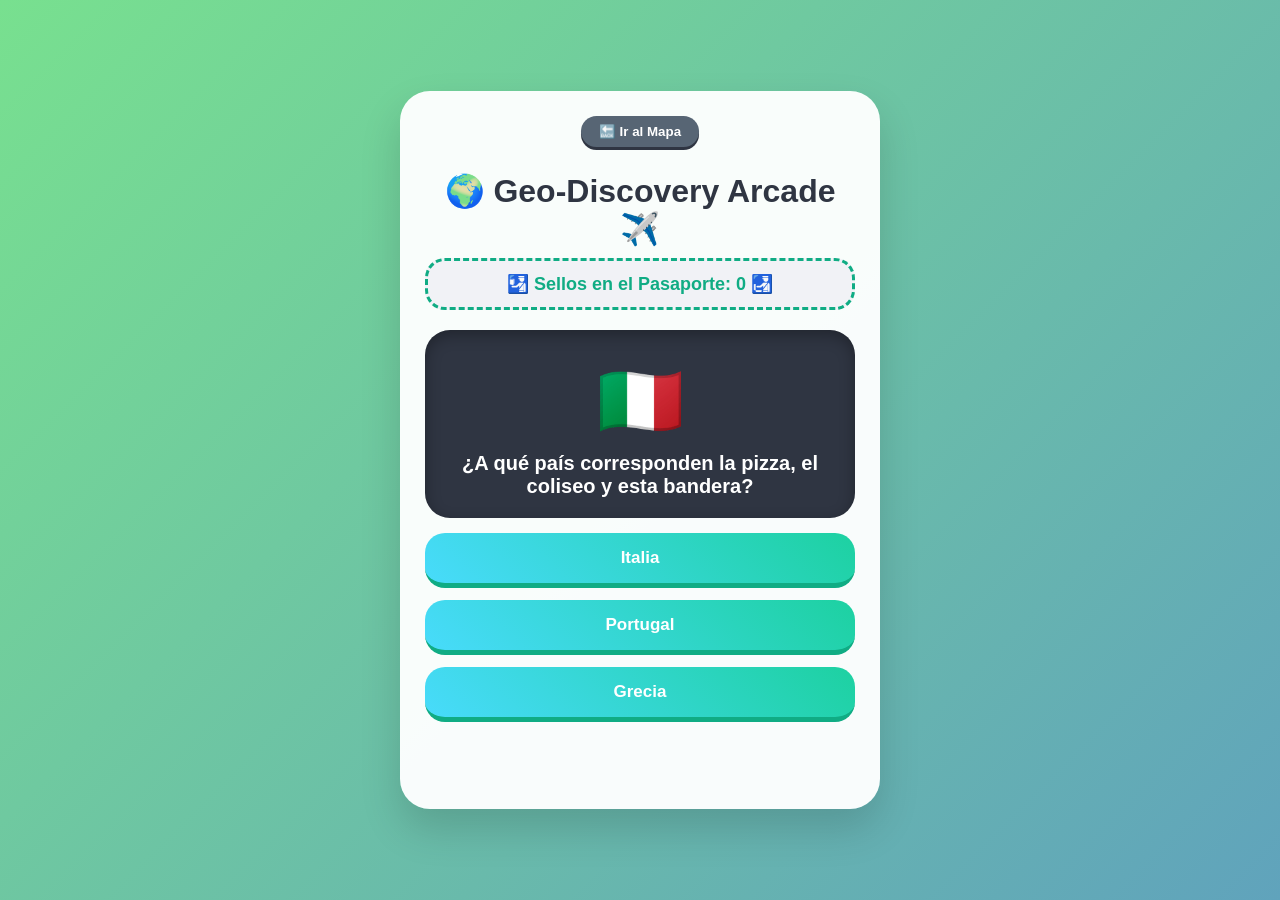
==== geografia.html @ 6264f665 "Add geografia.html for Geo-Discovery Arcade" ====
<!DOCTYPE html>
<html lang="es">
<head>
    <meta charset="UTF-8">
    <meta name="viewport" content="width=device-width, initial-scale=1.0">
    <title>Geo-Discovery Arcade 🌍</title>
    <style>
        :root {
            --color-principal: #10ac84;
            --bg-juego: #2f3542;
        }

        body {
            font-family: 'Arial Rounded MT Bold', 'Comic Sans MS', sans-serif;
            background: linear-gradient(135deg, #00g2d3 0%, #a8ff78 100%);
            background: linear-gradient(135deg, #78e08f 0%, #60a3bc 100%);
            margin: 0; min-height: 100vh; display: flex; flex-direction: column; align-items: center; justify-content: center; color: #333;
            overflow-x: hidden;
        }

        .contenedor-principal {
            background: rgba(255, 255, 255, 0.96); padding: 25px; border-radius: 30px; 
            box-shadow: 0 20px 40px rgba(0,0,0,0.15);
            max-width: 480px; width: 92%; text-align: center; box-sizing: border-box;
            position: relative;
        }

        h1 { color: #2f3542; margin: 10px 0; font-weight: 900; }

        .btn-volver { 
            background-color: #576574; color: white; border: none; padding: 8px 18px; border-radius: 50px; 
            cursor: pointer; margin-bottom: 15px; font-weight: bold; box-shadow: 0 3px 0 #2f3542;
        }
        .btn-volver:active { transform: translateY(2px); box-shadow: none; }

        /* --- MARCADOR DE PASAPORTE --- */
        .marcador {
            background: #f1f2f6; padding: 12px; border-radius: 20px; margin-bottom: 20px; 
            border: 3px dashed var(--color-principal); font-weight: bold; font-size: 18px; color: #10ac84;
        }

        /* --- PANTALLA DE PREGUNTA --- */
        .pantalla-pregunta {
            background: var(--bg-juego); color: white; border-radius: 25px; padding: 20px; margin: 15px 0;
            box-shadow: inset 0 5px 15px rgba(0,0,0,0.3);
        }

        .pista-visual { font-size: 70px; margin: 10px 0; animation: flotar 3s ease-in-out infinite; }

        /* --- BOTONES OPCIONES --- */
        .btn-geo {
            background: linear-gradient(45deg, #48dbfb, #1dd1a1); color: white; border: none; 
            padding: 15px; font-size: 17px; font-weight: bold; border-radius: 20px; cursor: pointer;
            width: 100%; margin-bottom: 12px; border-bottom: 5px solid #10ac84; transition: transform 0.1s;
            text-align: center;
        }
        .btn-geo:hover { filter: brightness(1.05); transform: scale(1.01); }
        .btn-geo:active { transform: translateY(4px); border-bottom-width: 1px; }

        .feedback { font-size: 19px; font-weight: bold; min-height: 35px; margin-top: 15px; }

        @keyframes flotar {
            0%, 100% { transform: translateY(0) rotate(0deg); }
            50% { transform: translateY(-8px) rotate(3deg); }
        }
        .animar-exito { animation: sacudir 0.5s ease-in-out; }
        @keyframes sacudir {
            0%, 100% { transform: scale(1); }
            50% { transform: scale(1.05); }
        }
    </style>
</head>
<body>

    <div class="contenedor-principal" id="bloque-modulo">
        <button class="btn-volver" onclick="window.location.href='index.html'">🔙 Ir al Mapa</button>
        <h1>🌍 Geo-Discovery Arcade ✈️</h1>

        <div class="marcador">
            <span>🛂 Sellos en el Pasaporte: <span id="sellos-contador">0</span> 🛃</span>
        </div>

        <div class="pantalla-pregunta">
            <div id="geo-emoji" class="pista-visual">✈️</div>
            <h2 id="geo-pregunta" style="font-size: 20px; margin: 0;">¿A qué país pertenece esta bandera?</h2>
        </div>

        <div id="geo-opciones"></div>
        <div id="geo-feedback" class="feedback"></div>
    </div>

    <script>
        // --- EFECTOS DE SONIDO SYNTH NATIVOS ---
        const audioCtx = new (window.AudioContext || window.webkitAudioContext)();
        function sonido(tipo) {
            if (audioCtx.state === 'suspended') audioCtx.resume();
            const osc = audioCtx.createOscillator(); const gain = audioCtx.createGain();
            osc.connect(gain); gain.connect(audioCtx.destination);
            if (tipo === 'vuelo') {
                osc.type = 'triangle'; osc.frequency.setValueAtTime(300, audioCtx.currentTime);
                osc.frequency.exponentialRampToValueAtTime(600, audioCtx.currentTime + 0.3);
                gain.gain.setValueAtTime(0.1, audioCtx.currentTime);
                osc.start(); osc.stop(audioCtx.currentTime + 0.3);
            } else if (tipo === 'sello') {
                osc.type = 'sine'; osc.frequency.setValueAtTime(500, audioCtx.currentTime);
                osc.frequency.setValueAtTime(900, audioCtx.currentTime + 0.15);
                gain.gain.setValueAtTime(0.1, audioCtx.currentTime);
                osc.start(); osc.stop(audioCtx.currentTime + 0.3);
            } else if (tipo === 'error') {
                osc.type = 'sawtooth'; osc.frequency.setValueAtTime(150, audioCtx.currentTime);
                gain.gain.setValueAtTime(0.1, audioCtx.currentTime);
                osc.start(); osc.stop(audioCtx.currentTime + 0.2);
            }
        }

        // --- BANCO DE PREGUNTAS GEOGRÁFICAS ---
        const retosGeo = [
            { q: "¿A qué país pertenece esta bandera?", e: "🇲🇽", r: "México", f: ["España", "Colombia"] },
            { q: "¿Cuál es la famosa capital de Francia, conocida por la Torre Eiffel?", e: "🗼", r: "París", f: ["Roma", "Londres"] },
            { q: "¿A qué país corresponden la pizza, el coliseo y esta bandera?", e: "🇮🇹", r: "Italia", f: ["Portugal", "Grecia"] },
            { q: "¿En qué país se encuentran las gigantescas y antiguas Pirámides?", e: "🐫", r: "Egipto", f: ["China", "Brasil"] },
            { q: "¿Cuál es la capital de España?", e: "🇪🇸", r: "Madrid", f: ["Barcelona", "Sevilla"] },
            { q: "¿A qué país pertenece esta bandera donde viven los koalas y canguros?", e: "🇦🇺", r: "Australia", f: ["Canadá", "Japón"] },
            { q: "¿Qué país es famoso por su Gran Muralla gigante que se ve desde el espacio?", e: "🐉", r: "China", f: ["India", "Rusia"] }
        ];

        let sellos = parseInt(localStorage.getItem('sellos_geo_v1')) || 0;
        document.getElementById('sellos-contador').innerText = sellos;

        let retoActual = null;

        function cargarNuevaMision() {
            document.getElementById('geo-feedback').innerText = "";
            
            // Elegir una pregunta aleatoria que no sea exactamente la misma si es posible
            let nuevoReto;
            do {
                nuevoReto = retosGeo[Math.floor(Math.random() * retosGeo.length)];
            } while (nuevoReto === retoActual && retosGeo.length > 1);
            
            retoActual = nuevoReto;

            // Inyectar datos
            document.getElementById('geo-pregunta').innerText = retoActual.q;
            document.getElementById('geo-emoji').innerText = retoActual.e;

            // Mezclar opciones
            let opciones = [retoActual.r, ...retoActual.f].sort(() => 0.5 - Math.random());
            
            let contOpciones = document.getElementById('geo-opciones');
            contOpciones.innerHTML = "";

            opciones.forEach(op => {
                let b = document.createElement('button');
                b.className = "btn-geo";
                b.innerText = op;
                b.onclick = () => verificarRespuesta(op);
                contOpciones.appendChild(b);
            });
        }

        function verificarRespuesta(seleccion) {
            let feed = document.getElementById('geo-feedback');
            // Bloquear clics mientras muestra el resultado
            document.querySelectorAll('.btn-geo').forEach(b => b.style.pointerEvents = 'none');

            if (seleccion === retoActual.r) {
                sonido('sello');
                sellos += 1;
                localStorage.setItem('sellos_geo_v1', sellos);
                document.getElementById('sellos-contador').innerText = sellos;
                
                feed.innerText = "🛫 ¡Buen vuelo! ¡Pasaporte sellado! 🎫";
                feed.style.color = "#1dd1a1";
                document.getElementById('bloque-modulo').classList.add('animar-exito');

                setTimeout(() => {
                    document.getElementById('bloque-modulo').classList.remove('animar-exito');
                    sonido('vuelo');
                    cargarNuevaMision();
                }, 1800);
            } else {
                sonido('error');
                feed.innerText = "❌ ¡Avión desviado! Intenta otra ruta.";
                feed.style.color = "#ff4757";

                setTimeout(() => {
                    document.querySelectorAll('.btn-geo').forEach(b => b.style.pointerEvents = 'auto');
                    feed.innerText = "";
                }, 1500);
            }
        }

        // Arrancar el juego inmediatamente
        cargarNuevaMision();
    </script>
</body>
</html>
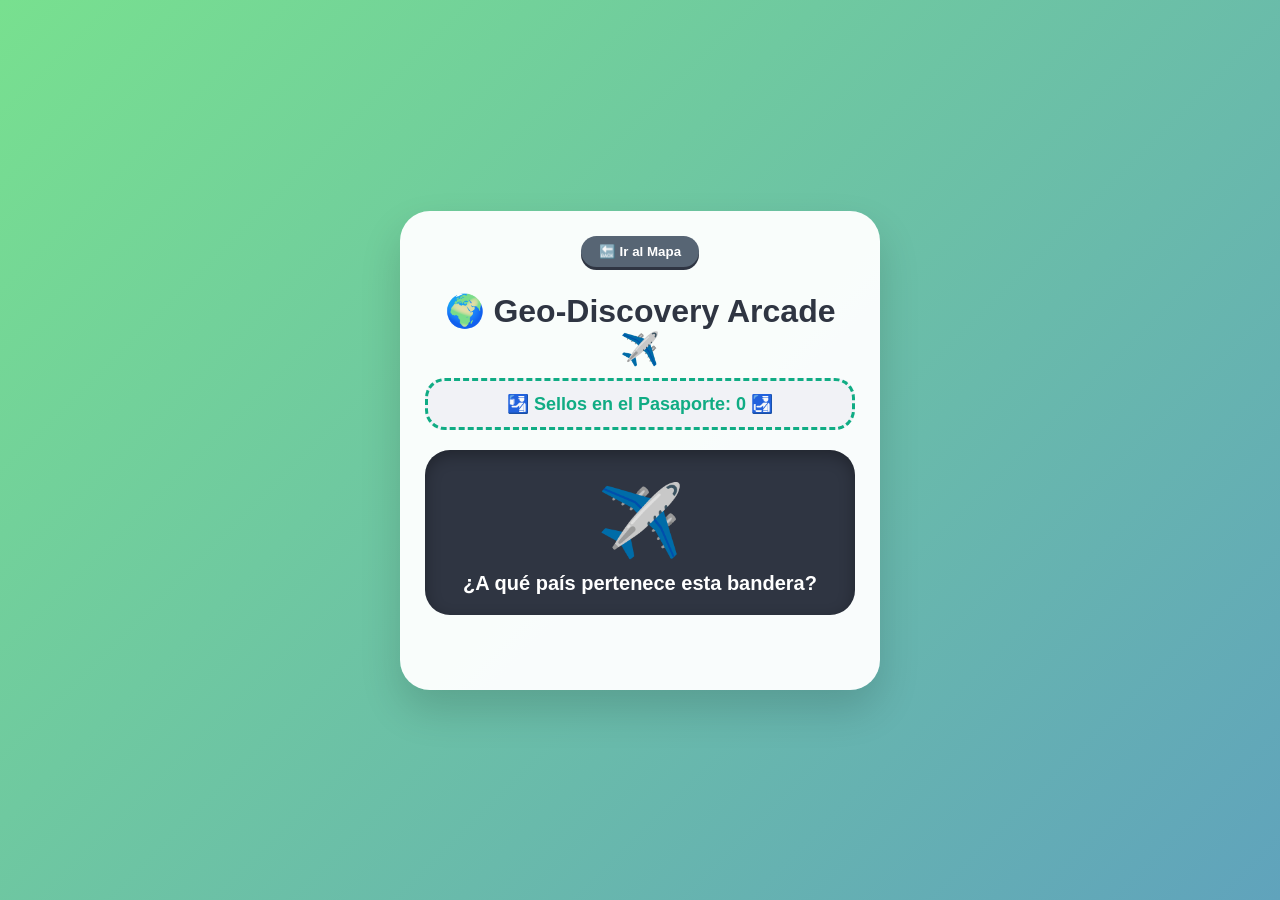
==== commit 03c18233: "Update styles and restructure question bank" ====
--- a/geografia.html
+++ b/geografia.html
@@ -12,7 +12,6 @@
 
         body {
             font-family: 'Arial Rounded MT Bold', 'Comic Sans MS', sans-serif;
-            background: linear-gradient(135deg, #00g2d3 0%, #a8ff78 100%);
             background: linear-gradient(135deg, #78e08f 0%, #60a3bc 100%);
             margin: 0; min-height: 100vh; display: flex; flex-direction: column; align-items: center; justify-content: center; color: #333;
             overflow-x: hidden;
@@ -33,13 +32,11 @@
         }
         .btn-volver:active { transform: translateY(2px); box-shadow: none; }
 
-        /* --- MARCADOR DE PASAPORTE --- */
         .marcador {
             background: #f1f2f6; padding: 12px; border-radius: 20px; margin-bottom: 20px; 
             border: 3px dashed var(--color-principal); font-weight: bold; font-size: 18px; color: #10ac84;
         }
 
-        /* --- PANTALLA DE PREGUNTA --- */
         .pantalla-pregunta {
             background: var(--bg-juego); color: white; border-radius: 25px; padding: 20px; margin: 15px 0;
             box-shadow: inset 0 5px 15px rgba(0,0,0,0.3);
@@ -47,7 +44,6 @@
 
         .pista-visual { font-size: 70px; margin: 10px 0; animation: flotar 3s ease-in-out infinite; }
 
-        /* --- BOTONES OPCIONES --- */
         .btn-geo {
             background: linear-gradient(45deg, #48dbfb, #1dd1a1); color: white; border: none; 
             padding: 15px; font-size: 17px; font-weight: bold; border-radius: 20px; cursor: pointer;
@@ -113,8 +109,8 @@
             }
         }
 
-        // --- BANCO DE PREGUNTAS GEOGRÁFICAS ---
-        const retosGeo = [
+        // --- BANCO DE PREGUNTAS ---
+        const retosGeo Originales = [
             { q: "¿A qué país pertenece esta bandera?", e: "🇲🇽", r: "México", f: ["España", "Colombia"] },
             { q: "¿Cuál es la famosa capital de Francia, conocida por la Torre Eiffel?", e: "🗼", r: "París", f: ["Roma", "Londres"] },
             { q: "¿A qué país corresponden la pizza, el coliseo y esta bandera?", e: "🇮🇹", r: "Italia", f: ["Portugal", "Grecia"] },
@@ -124,27 +120,38 @@
             { q: "¿Qué país es famoso por su Gran Muralla gigante que se ve desde el espacio?", e: "🐉", r: "China", f: ["India", "Rusia"] }
         ];
 
+        // Copia de la lista que iremos vaciando poco a poco
+        let mazoPreguntas = [];
+        let retoActual = null;
+
         let sellos = parseInt(localStorage.getItem('sellos_geo_v1')) || 0;
         document.getElementById('sellos-contador').innerText = sellos;
 
-        let retoActual = null;
+        // Función clave para barajar el mazo (Algoritmo Fisher-Yates)
+        function barajarMazo() {
+            mazoPreguntas = [...retosGeoOriginales];
+            for (let i = mazoPreguntas.length - 1; i > 0; i--) {
+                const j = Math.floor(Math.random() * (i + 1));
+                [mazoPreguntas[i], mazoPreguntas[j]] = [mazoPreguntas[j], mazoPreguntas[i]];
+            }
+        }
 
         function cargarNuevaMision() {
             document.getElementById('geo-feedback').innerText = "";
             
-            // Elegir una pregunta aleatoria que no sea exactamente la misma si es posible
-            let nuevoReto;
-            do {
-                nuevoReto = retosGeo[Math.floor(Math.random() * retosGeo.length)];
-            } while (nuevoReto === retoActual && retosGeo.length > 1);
-            
-            retoActual = nuevoReto;
-
-            // Inyectar datos
+            // Si el mazo se queda vacío, volvemos a barajar todas las preguntas
+            if (mazoPreguntas.length === 0) {
+                barajarMazo();
+            }
+
+            // Sacamos la última pregunta del mazo (así nunca se repiten)
+            retoActual = mazoPreguntas.pop();
+
+            // Inyectar datos en la pantalla
             document.getElementById('geo-pregunta').innerText = retoActual.q;
             document.getElementById('geo-emoji').innerText = retoActual.e;
 
-            // Mezclar opciones
+            // Mezclar opciones de respuesta
             let opciones = [retoActual.r, ...retoActual.f].sort(() => 0.5 - Math.random());
             
             let contOpciones = document.getElementById('geo-opciones');
@@ -161,7 +168,6 @@
 
         function verificarRespuesta(seleccion) {
             let feed = document.getElementById('geo-feedback');
-            // Bloquear clics mientras muestra el resultado
             document.querySelectorAll('.btn-geo').forEach(b => b.style.pointerEvents = 'none');
 
             if (seleccion === retoActual.r) {
@@ -191,7 +197,8 @@
             }
         }
 
-        // Arrancar el juego inmediatamente
+        // Arrancar el juego barajando primero
+        barajarMazo();
         cargarNuevaMision();
     </script>
 </body>
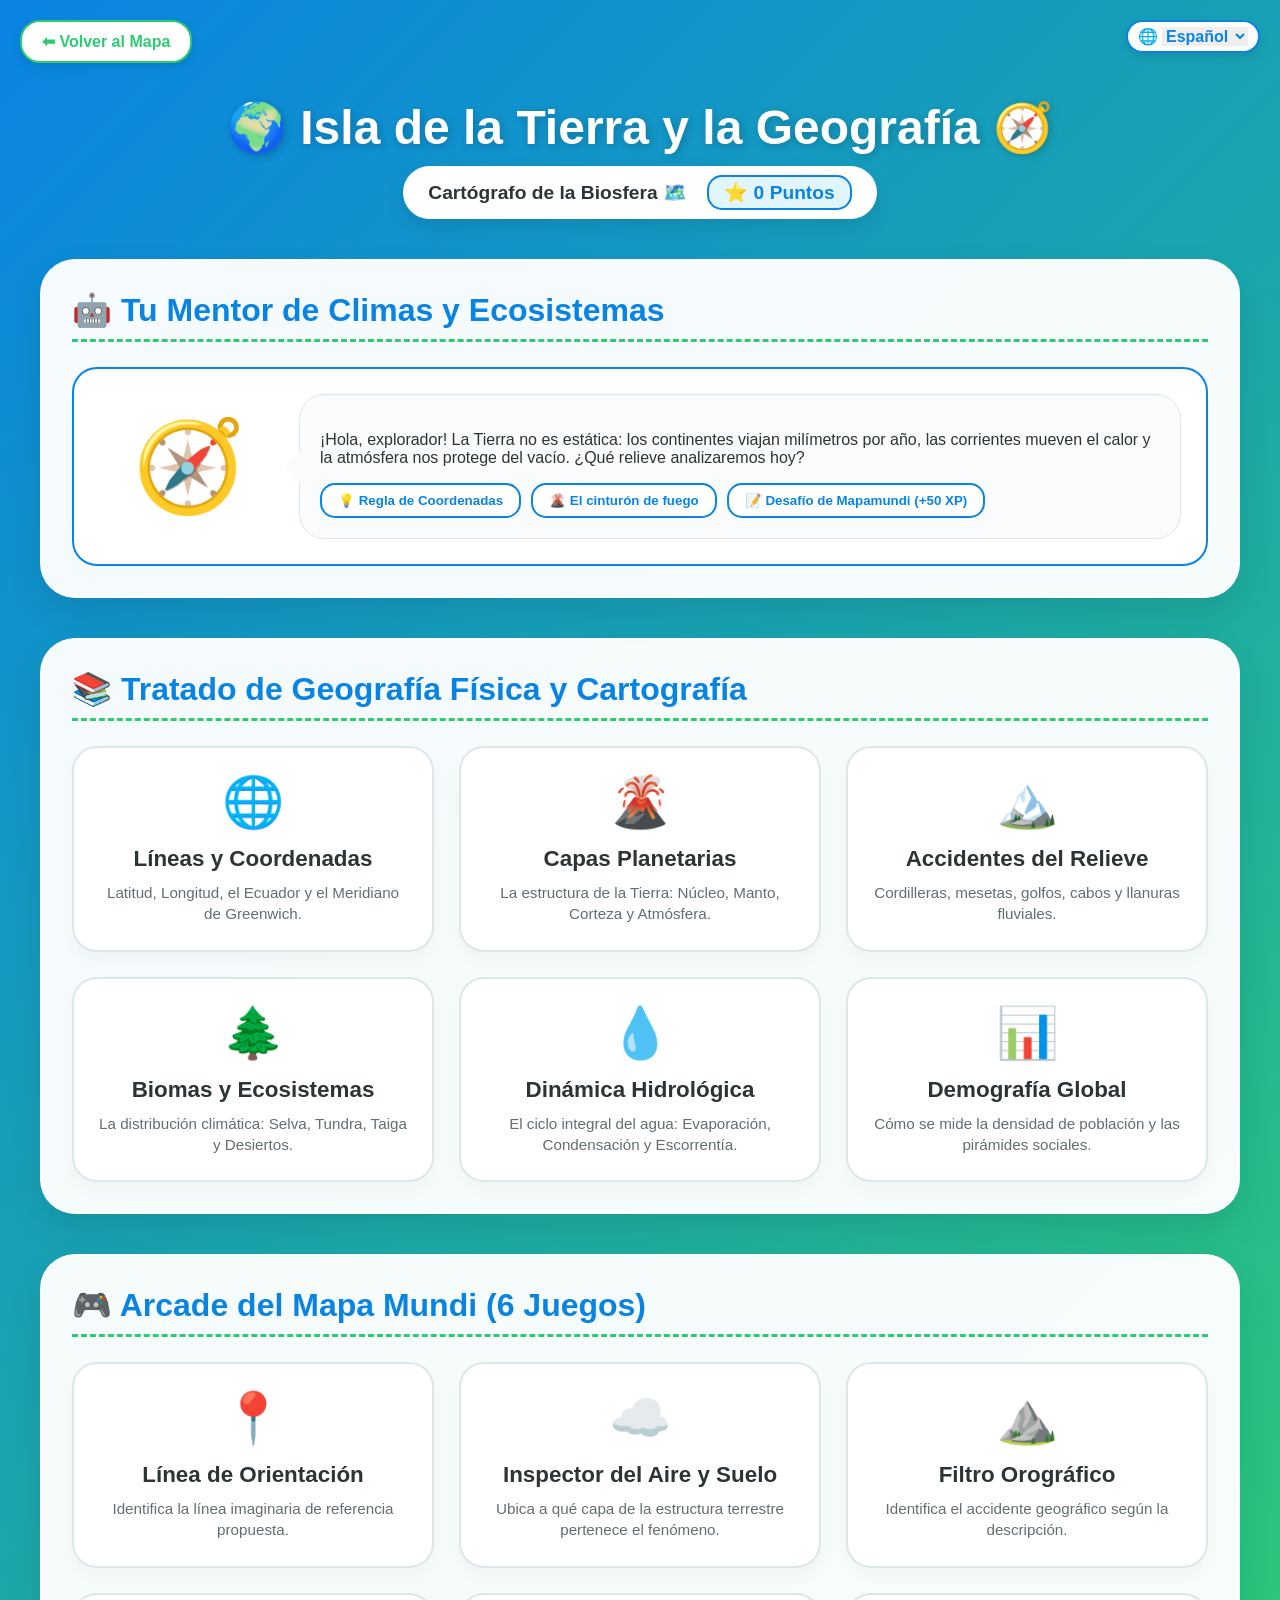
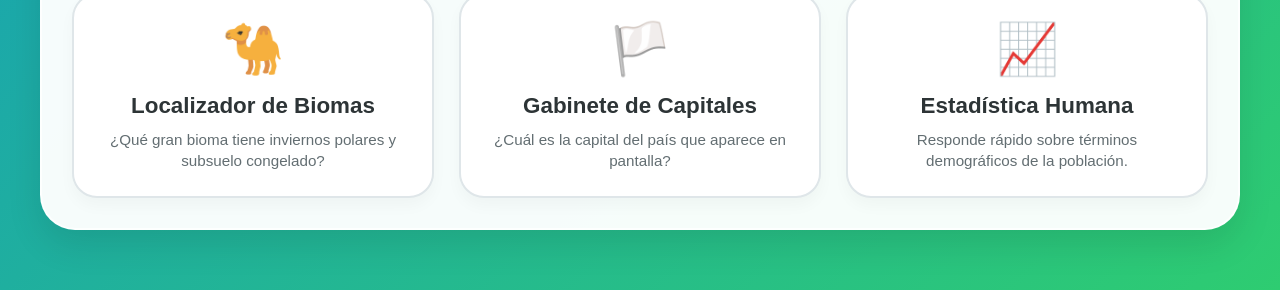
==== commit 65735e51: "Update print statement from 'Hello' to 'Goodbye'" ====
--- a/geografia.html
+++ b/geografia.html
@@ -3,203 +3,754 @@
 <head>
     <meta charset="UTF-8">
     <meta name="viewport" content="width=device-width, initial-scale=1.0">
-    <title>Geo-Discovery Arcade 🌍</title>
+    <title>Isla de la Tierra y la Geografía</title>
     <style>
         :root {
-            --color-principal: #10ac84;
-            --bg-juego: #2f3542;
+            --primary: #74b9ff;
+            --accent-geo: #2ecc71;
+            --bg-gradient: linear-gradient(135deg, #0984e3 0%, #2ecc71 100%);
+            --glass-bg: rgba(255, 255, 255, 0.96);
+            --text-dark: #2d3436;
         }
 
         body {
             font-family: 'Arial Rounded MT Bold', 'Comic Sans MS', sans-serif;
-            background: linear-gradient(135deg, #78e08f 0%, #60a3bc 100%);
-            margin: 0; min-height: 100vh; display: flex; flex-direction: column; align-items: center; justify-content: center; color: #333;
-            overflow-x: hidden;
-        }
-
-        .contenedor-principal {
-            background: rgba(255, 255, 255, 0.96); padding: 25px; border-radius: 30px; 
+            background: var(--bg-gradient);
+            margin: 0;
+            padding: 20px;
+            min-height: 100vh;
+            color: var(--text-dark);
+            box-sizing: border-box;
+            user-select: none;
+        }
+
+        *, *::before, *::after {
+            box-sizing: border-box;
+        }
+
+        /* --- BOTÓN VOLVER --- */
+        .btn-volver {
+            position: absolute;
+            top: 20px;
+            left: 20px;
+            background: white;
+            border: 2px solid var(--accent-geo);
+            color: var(--accent-geo);
+            padding: 10px 20px;
+            font-size: 16px;
+            font-weight: bold;
+            border-radius: 20px;
+            cursor: pointer;
+            text-decoration: none;
+            box-shadow: 0 4px 10px rgba(0,0,0,0.1);
+            transition: all 0.2s;
+            z-index: 100;
+        }
+        .btn-volver:hover {
+            background: var(--accent-geo);
+            color: white;
+            transform: translateY(-2px);
+        }
+
+        /* --- SELECTOR DE IDIOMA --- */
+        .selector-idioma {
+            position: absolute;
+            top: 20px;
+            right: 20px;
+            background: white;
+            padding: 5px 10px;
+            border-radius: 20px;
+            border: 2px solid #0984e3;
+            box-shadow: 0 4px 10px rgba(0,0,0,0.1);
+            z-index: 100;
+        }
+        .selector-idioma select {
+            border: none;
+            font-size: 16px;
+            font-weight: bold;
+            font-family: inherit;
+            outline: none;
+            cursor: pointer;
+            color: #0984e3;
+        }
+
+        /* --- CONTENEDOR PRINCIPAL --- */
+        .hub-container {
+            max-width: 1200px;
+            margin: 80px auto 0 auto;
+            text-align: center;
+        }
+
+        h1 {
+            font-size: 3rem;
+            color: white;
+            margin-bottom: 10px;
+            text-shadow: 2px 2px 8px rgba(0,0,0,0.2);
+            animation: flotar 3s ease-in-out infinite;
+        }
+
+        .sub-bar {
+            background: white;
+            padding: 15px 25px;
+            border-radius: 30px;
+            display: inline-block;
+            margin-bottom: 40px;
+            box-shadow: 0 8px 20px rgba(0,0,0,0.1);
+            font-size: 1.2rem;
+            font-weight: bold;
+        }
+
+        .puntos-badge {
+            color: #0984e3;
+            margin-left: 15px;
+            background: #e1f5fe;
+            padding: 5px 15px;
+            border-radius: 15px;
+            border: 2px solid #0984e3;
+        }
+
+        /* --- PANELES DE SECCIONES --- */
+        .seccion-bloque {
+            background: var(--glass-bg);
+            border-radius: 35px;
+            padding: 30px;
+            margin-bottom: 40px;
+            box-shadow: 0 15px 35px rgba(0,0,0,0.1);
+            border: 2px solid rgba(255,255,255,0.8);
+            text-align: left;
+        }
+
+        .seccion-bloque h2 {
+            font-size: 2rem;
+            color: #0984e3;
+            margin-top: 0;
+            margin-bottom: 25px;
+            border-bottom: 3px dashed var(--accent-geo);
+            padding-bottom: 10px;
+        }
+
+        /* --- GRILLA ADAPTIVA --- */
+        .grid-cards {
+            display: grid;
+            grid-template-columns: repeat(auto-fit, minmax(280px, 1fr));
+            gap: 25px;
+        }
+
+        .card-actividad {
+            background: white;
+            border-radius: 25px;
+            padding: 25px;
+            text-align: center;
+            box-shadow: 0 8px 15px rgba(0,0,0,0.03);
+            border: 2px solid #dfe6e9;
+            cursor: pointer;
+            transition: all 0.3s cubic-bezier(0.175, 0.885, 0.32, 1.275);
+        }
+
+        .card-actividad:hover {
+            transform: translateY(-8px);
+            box-shadow: 0 15px 25px rgba(9, 132, 227, 0.15);
+            border-color: var(--accent-geo);
+        }
+
+        .card-icon {
+            font-size: 50px;
+            margin-bottom: 15px;
+        }
+
+        .card-actividad h3 {
+            margin: 10px 0;
+            font-size: 1.4rem;
+            color: #2d3436;
+        }
+
+        .card-actividad p {
+            margin: 0;
+            color: #636e72;
+            font-size: 0.95rem;
+            line-height: 1.4;
+        }
+
+        /* --- ZONA DE JUEGO ACTIVA --- */
+        .zona-juego-activa {
+            display: none;
+            background: white;
+            border-radius: 35px;
+            padding: 40px 20px;
+            margin-bottom: 40px;
             box-shadow: 0 20px 40px rgba(0,0,0,0.15);
-            max-width: 480px; width: 92%; text-align: center; box-sizing: border-box;
+            border: 3px solid #0984e3;
+            text-align: center;
+            animation: entrada 0.4s ease-out;
+        }
+
+        .pantalla-operacion {
+            font-size: 2.4rem;
+            font-weight: bold;
+            margin: 20px 0;
+            color: #2d3436;
+            letter-spacing: 1px;
+            word-break: break-word;
+        }
+
+        .input-respuesta {
+            font-size: 1.8rem;
+            width: 80%;
+            max-width: 400px;
+            text-align: center;
+            padding: 12px;
+            border: 3px solid #b2bec3;
+            border-radius: 20px;
+            outline: none;
+            font-family: inherit;
+            margin-bottom: 20px;
+        }
+        .input-respuesta:focus { border-color: #0984e3; }
+
+        .btn-comprobar {
+            display: block;
+            margin: 0 auto;
+            background: linear-gradient(45deg, #0984e3, var(--accent-geo));
+            color: white;
+            border: none;
+            padding: 15px 40px;
+            font-size: 1.3rem;
+            font-weight: bold;
+            border-radius: 30px;
+            cursor: pointer;
+            box-shadow: 0 5px 15px rgba(9, 132, 227, 0.3);
+        }
+
+        /* --- SECCIÓN MENTOR GEOGRÁFICO --- */
+        .contenedor-tutora {
+            display: grid;
+            grid-template-columns: 180px 1fr;
+            gap: 20px;
+            align-items: center;
+            background: #fff;
+            padding: 25px;
+            border-radius: 25px;
+            border: 2px solid #0984e3;
+        }
+
+        .avatar-ia { font-size: 90px; text-align: center; animation: flotar 4s ease-in-out infinite; }
+
+        .bocadillo-chat {
+            background: #f9fbfd;
+            padding: 20px;
+            border-radius: 25px;
             position: relative;
-        }
-
-        h1 { color: #2f3542; margin: 10px 0; font-weight: 900; }
-
-        .btn-volver { 
-            background-color: #576574; color: white; border: none; padding: 8px 18px; border-radius: 50px; 
-            cursor: pointer; margin-bottom: 15px; font-weight: bold; box-shadow: 0 3px 0 #2f3542;
-        }
-        .btn-volver:active { transform: translateY(2px); box-shadow: none; }
-
-        .marcador {
-            background: #f1f2f6; padding: 12px; border-radius: 20px; margin-bottom: 20px; 
-            border: 3px dashed var(--color-principal); font-weight: bold; font-size: 18px; color: #10ac84;
-        }
-
-        .pantalla-pregunta {
-            background: var(--bg-juego); color: white; border-radius: 25px; padding: 20px; margin: 15px 0;
-            box-shadow: inset 0 5px 15px rgba(0,0,0,0.3);
-        }
-
-        .pista-visual { font-size: 70px; margin: 10px 0; animation: flotar 3s ease-in-out infinite; }
-
-        .btn-geo {
-            background: linear-gradient(45deg, #48dbfb, #1dd1a1); color: white; border: none; 
-            padding: 15px; font-size: 17px; font-weight: bold; border-radius: 20px; cursor: pointer;
-            width: 100%; margin-bottom: 12px; border-bottom: 5px solid #10ac84; transition: transform 0.1s;
-            text-align: center;
-        }
-        .btn-geo:hover { filter: brightness(1.05); transform: scale(1.01); }
-        .btn-geo:active { transform: translateY(4px); border-bottom-width: 1px; }
-
-        .feedback { font-size: 19px; font-weight: bold; min-height: 35px; margin-top: 15px; }
+            border: 1px solid #dfe6e9;
+        }
+
+        .bocadillo-chat::before {
+            content: ''; position: absolute; left: -15px; top: 50%;
+            transform: translateY(-50%); border-width: 15px 15px 15px 0;
+            border-style: solid; border-color: transparent #f9fbfd transparent transparent;
+        }
+
+        .opciones-tutora { margin-top: 15px; display: flex; gap: 10px; flex-wrap: wrap; }
+        .btn-opcion-chat {
+            background: white; border: 2px solid #0984e3; color: #0984e3;
+            padding: 8px 16px; border-radius: 15px; cursor: pointer;
+            font-weight: bold; transition: all 0.2s;
+        }
+        .btn-opcion-chat:hover { background: #0984e3; color: white; }
+
+        /* --- MODAL DE TEORÍA --- */
+        .modal-teoria {
+            display: none; position: fixed; top: 0; left: 0; width: 100vw; height: 100vh;
+            background: rgba(0,0,0,0.5); backdrop-filter: blur(8px); z-index: 1000;
+            justify-content: center; align-items: center;
+        }
+
+        .modal-teoria-contenido {
+            background: white; padding: 40px; border-radius: 35px;
+            max-width: 650px; width: 90%; max-height: 85vh; overflow-y: auto;
+            position: relative; text-align: left; box-shadow: 0 20px 40px rgba(0,0,0,0.2);
+            animation: entrada 0.3s cubic-bezier(0.175, 0.885, 0.32, 1.275);
+        }
+
+        .btn-cerrar-modal {
+            position: absolute; top: 20px; right: 20px; background: #ff7675;
+            color: white; border: none; width: 35px; height: 35px; border-radius: 50%;
+            cursor: pointer; font-weight: bold;
+        }
+
+        /* --- RESPONSIVE --- */
+        @media (max-width: 820px) {
+            h1 { font-size: 2.2rem; }
+            .contenedor-tutora { grid-template-columns: 1fr; text-align: center; }
+            .bocadillo-chat::before { display: none; }
+            .avatar-ia { margin-bottom: 10px; }
+            .pantalla-operacion { font-size: 1.9rem; }
+            .selector-idioma { position: static; display: inline-block; margin-top: 10px; }
+        }
+
+        @media (max-width: 480px) {
+            body { padding: 10px; }
+            h1 { font-size: 1.6rem; }
+            .seccion-bloque { padding: 20px; border-radius: 25px; }
+            .seccion-bloque h2 { font-size: 1.3rem; }
+            .btn-volver { position: static; display: inline-block; margin-bottom: 15px; }
+            .hub-container { margin-top: 10px; }
+        }
 
         @keyframes flotar {
-            0%, 100% { transform: translateY(0) rotate(0deg); }
-            50% { transform: translateY(-8px) rotate(3deg); }
-        }
-        .animar-exito { animation: sacudir 0.5s ease-in-out; }
-        @keyframes sacudir {
-            0%, 100% { transform: scale(1); }
-            50% { transform: scale(1.05); }
+            0%, 100% { transform: translateY(0); }
+            50% { transform: translateY(-10px); }
+        }
+        @keyframes entrada {
+            from { opacity: 0; transform: scale(0.95) translateY(15px); }
+            to { opacity: 1; transform: scale(1) translateY(0); }
         }
     </style>
 </head>
 <body>
 
-    <div class="contenedor-principal" id="bloque-modulo">
-        <button class="btn-volver" onclick="window.location.href='index.html'">🔙 Ir al Mapa</button>
-        <h1>🌍 Geo-Discovery Arcade ✈️</h1>
-
-        <div class="marcador">
-            <span>🛂 Sellos en el Pasaporte: <span id="sellos-contador">0</span> 🛃</span>
+    <a href="menuprincipal.html" class="btn-volver" id="lbl-volver" onclick="sonarBoton()">⬅ Volver al Mapa</a>
+
+    <div class="selector-idioma">
+        🌐 <select id="select-lang" onchange="cambiarIdioma()">
+            <option value="es">Español</option>
+            <option value="en">English</option>
+            <option value="fr">Français</option>
+        </select>
+    </div>
+
+    <div class="hub-container">
+        <h1 id="main-title">🌍 Isla de la Tierra y la Geografía 🧭</h1>
+        <div class="sub-bar">
+            <span id="user-badge">Cartógrafo de la Biosfera 🗺️</span>
+            <span class="puntos-badge">⭐ <span id="marcador-puntos">0</span> <span id="lbl-puntos">Puntos</span></span>
         </div>
 
-        <div class="pantalla-pregunta">
-            <div id="geo-emoji" class="pista-visual">✈️</div>
-            <h2 id="geo-pregunta" style="font-size: 20px; margin: 0;">¿A qué país pertenece esta bandera?</h2>
+        <div id="zona-de-juego" class="zona-juego-activa">
+            <h2 id="titulo-juego-activo">Radar Satelital</h2>
+            <p id="instrucciones-juego-activo">Analiza el relieve o coordenadas indicadas:</p>
+            <div id="pantalla-geo" class="pantalla-operacion">Map Data</div>
+            <input type="text" id="respuesta-usuario" class="input-respuesta" placeholder="..." autocomplete="off" spellcheck="false">
+            <button class="btn-comprobar" id="btn-verificar" onclick="validarRespuestaJuego()">Fijar Coordenada 🚀</button>
         </div>
 
-        <div id="geo-opciones"></div>
-        <div id="geo-feedback" class="feedback"></div>
+        <div class="seccion-bloque">
+            <h2 id="sec1-title">🤖 Tu Mentor de Climas y Ecosistemas</h2>
+            <div class="contenedor-tutora">
+                <div class="avatar-ia">🧭</div>
+                <div class="bocadillo-chat">
+                    <p id="texto-chat-tutora">¡Hola, explorador! La Tierra no es estática: los continentes viajan milímetros por año, las corrientes mueven el calor y la atmósfera nos protege del vacío. ¿Qué relieve analizaremos hoy?</p>
+                    <div class="opciones-tutora">
+                        <button class="btn-opcion-chat" id="opt-truco" onclick="charlarTutora('truco')">💡 Regla de Coordenadas</button>
+                        <button class="btn-opcion-chat" id="opt-miedo" onclick="charlarTutora('miedo')">🌋 El cinturón de fuego</button>
+                        <button class="btn-opcion-chat" id="opt-examen" onclick="charlarTutora('examen')">📝 Desafío de Mapamundi (+50 XP)</button>
+                    </div>
+                </div>
+            </div>
+        </div>
+
+        <div class="seccion-bloque">
+            <h2 id="sec2-title">📚 Tratado de Geografía Física y Cartografía</h2>
+            <div class="grid-cards">
+                <div class="card-actividad" onclick="abrirTeoria('coordenadas')">
+                    <div class="card-icon">🌐</div>
+                    <h3 id="card-t1">Líneas y Coordenadas</h3>
+                    <p id="card-d1">Latitud, Longitud, el Ecuador y el Meridiano de Greenwich.</p>
+                </div>
+                <div class="card-actividad" onclick="abrirTeoria('estructuras')">
+                    <div class="card-icon">🌋</div>
+                    <h3 id="card-t2">Capas Planetarias</h3>
+                    <p id="card-d2">La estructura de la Tierra: Núcleo, Manto, Corteza y Atmósfera.</p>
+                </div>
+                <div class="card-actividad" onclick="abrirTeoria('relieve')">
+                    <div class="card-icon">🏔️</div>
+                    <h3 id="card-t3">Accidentes del Relieve</h3>
+                    <p id="card-d3">Cordilleras, mesetas, golfos, cabos y llanuras fluviales.</p>
+                </div>
+                <div class="card-actividad" onclick="abrirTeoria('biomas')">
+                    <div class="card-icon">🌲</div>
+                    <h3 id="card-t4">Biomas y Ecosistemas</h3>
+                    <p id="card-d4">La distribución climática: Selva, Tundra, Taiga y Desiertos.</p>
+                </div>
+                <div class="card-actividad" onclick="abrirTeoria('ciclo')">
+                    <div class="card-icon">💧</div>
+                    <h3 id="card-t5">Dinámica Hidrológica</h3>
+                    <p id="card-d5">El ciclo integral del agua: Evaporación, Condensación y Escorrentía.</p>
+                </div>
+                <div class="card-actividad" onclick="abrirTeoria('poblacion')">
+                    <div class="card-icon">📊</div>
+                    <h3 id="card-t6">Demografía Global</h3>
+                    <p id="card-d6">Cómo se mide la densidad de población y las pirámides sociales.</p>
+                </div>
+            </div>
+        </div>
+
+        <div class="seccion-bloque">
+            <h2 id="sec3-title">🎮 Arcade del Mapa Mundi (6 Juegos)</h2>
+            <div class="grid-cards">
+                <div class="card-actividad" onclick="iniciarJuego('lineas')">
+                    <div class="card-icon">📍</div>
+                    <h3 id="game-t1">Línea de Orientación</h3>
+                    <p id="game-d1">Identifica la línea imaginaria de referencia propuesta.</p>
+                </div>
+                <div class="card-actividad" onclick="iniciarJuego('capas')">
+                    <div class="card-icon">☁️</div>
+                    <h3 id="game-t2">Inspector del Aire y Suelo</h3>
+                    <p id="game-d2">Ubica a qué capa de la estructura terrestre pertenece el fenómeno.</p>
+                </div>
+                <div class="card-actividad" onclick="iniciarJuego('accidentes')">
+                    <div class="card-icon">⛰️</div>
+                    <h3 id="game-t3">Filtro Orográfico</h3>
+                    <p id="game-d3">Identifica el accidente geográfico según la descripción.</p>
+                </div>
+                <div class="card-actividad" onclick="iniciarJuego('ecosistemas')">
+                    <div class="card-icon">🐪</div>
+                    <h3 id="game-t4">Localizador de Biomas</h3>
+                    <p id="game-d4">¿Qué gran bioma tiene inviernos polares y subsuelo congelado?</p>
+                </div>
+                <div class="card-actividad" onclick="iniciarJuego('politica')">
+                    <div class="card-icon">🏳️</div>
+                    <h3 id="game-t5">Gabinete de Capitales</h3>
+                    <p id="game-d5">¿Cuál es la capital del país que aparece en pantalla?</p>
+                </div>
+                <div class="card-actividad" onclick="iniciarJuego('demografia')">
+                    <div class="card-icon">📈</div>
+                    <h3 id="game-t6">Estadística Humana</h3>
+                    <p id="game-d6">Responde rápido sobre términos demográficos de la población.</p>
+                </div>
+            </div>
+        </div>
     </div>
 
+    <div id="modal-teoria" class="modal-teoria">
+        <div class="modal-teoria-contenido">
+            <button class="btn-cerrar-modal" onclick="cerrarTeoria()">X</button>
+            <h2 id="modal-titulo-teoria">Estudio Geográfico</h2>
+            <div id="modal-cuerpo-teoria">Contenido...</div>
+        </div>
+    </div>
+
     <script>
-        // --- EFECTOS DE SONIDO SYNTH NATIVOS ---
+        // --- MOTOR DE LOCALIZACIÓN MULTILINGÜE ---
+        let langActual = 'es';
+        const locales = {
+            es: {
+                volver: "⬅ Volver al Mapa", title: "🌍 Isla de la Tierra y la Geografía 🧭",
+                badge: "Cartógrafo de la Biosfera 🗺️", puntos: "Puntos", verificar: "Fijar Coordenada 🚀",
+                sec1: "🤖 Tu Mentor de Climas y Ecosistemas", sec2: "📚 Tratado de Geografía Física y Cartografía", sec3: "🎮 Arcade del Mapa Mundi (6 Juegos)",
+                chat: "¡Hola, explorador! La Tierra no es estática: los continentes viajan milímetros por año, las corrientes mueven el calor y la atmósfera nos protege del vacío. ¿Qué relieve analizaremos hoy?",
+                opt1: "💡 Regla de Coordenadas", opt2: "🌋 El cinturón de fuego", opt3: "📝 Desafío de Mapamundi (+50 XP)",
+                t1: "Líneas y Coordenadas", d1: "Latitud, Longitud, el Ecuador y el Meridiano de Greenwich.",
+                t2: "Capas Planetarias", d2: "La estructura de la Tierra: Núcleo, Manto, Corteza y Atmósfera.",
+                t3: "Accidentes del Relieve", d3: "Cordilleras, mesetas, golfos, cabos y llanuras fluviales.",
+                t4: "Biomas y Ecosistemas", d4: "La distribución climática: Selva, Tundra, Taiga y Desiertos.",
+                t5: "Dinámica Hidrológica", d5: "El ciclo integral del agua: Evaporación, Condensación y Escorrentía.",
+                t6: "Demografía Global", d6: "Cómo se mide la densidad de población y las pirámides sociales.",
+                gt1: "Línea de Orientación", gd1: "Identifica la línea imaginaria de referencia propuesta.",
+                gt2: "Inspector del Aire y Suelo", gd2: "Ubica a qué capa de la estructura terrestre pertenece el fenómeno.",
+                gt3: "Filtro Orográfico", gd3: "Identifica el accidente geográfico según la descripción.",
+                gt4: "Localizador de Biomas", gd4: "¿Qué gran bioma tiene inviernos polares y subsuelo congelado?",
+                gt5: "Gabinete de Capitales", gd5: "¿Cuál es la capital del país que aparece en pantalla?",
+                gt6: "Estadística Humana", gd6: "Responde rápido sobre términos demográficos de la población.",
+                inst_lineas: "¿Qué línea divide el planeta en Hemisferio Norte y Sur? (ecuador / greenwich)",
+                inst_capas: "La capa gaseosa más baja donde ocurren la lluvia y las nubes es la... (troposfera / estratosfera)",
+                inst_acc: "Una gran extensión de terreno plano situado a gran altura sobre el nivel del mar es una...",
+                inst_bio: "¿Qué bioma árido se caracteriza por poquísimas lluvias y cactus? (desierto / selva / tundra)",
+                inst_pol: "¿Cuál es la capital oficial de España?",
+                inst_demo: "El número de habitantes por kilómetro cuadrado mide la... (densidad / natalidad / migracion)",
+                err: "❌ ¡Ruta perdida! La coordenada exacta del mapa era:", ok: "✨ ¡Fijado perfecto! Cartografía validada. +10 puntos ⭐"
+            },
+            en: {
+                volver: "⬅ Back to Map", title: "🌍 Earth and Geography Island 🧭",
+                badge: "Biosphere Cartographer 🗺️", puntos: "Points", verificar: "Lock Coordinate 🚀",
+                sec1: "🤖 Your Mentor of Climates & Ecosystems", sec2: "📚 Treatise on Physical Geography & Mapping", sec3: "🎮 World Map Arcade (6 Games)",
+                chat: "Hello, explorer! Earth is dynamic: continents travel millimeters per year, oceanic currents redistribute heat, and the atmosphere seals us from the void. What landform shall we map today?",
+                opt1: "💡 Coordinates Rule", opt2: "🌋 Ring of Fire", opt3: "📝 World Map Challenge (+50 XP)",
+                t1: "Lines & Coordinates", d1: "Latitude, Longitude, Equator line metrics, and Greenwich Meridian.",
+                t2: "Planetary Layers", d2: "The internal structural mesh: Core, Mantle, Crust, and Atmosphere.",
+                t3: "Landforms & Relief", d3: "Mountain ranges, elevated plateaus, gulfs, capes, and valleys.",
+                t4: "Biomes & Ecosystems", d4: "Climatic macrozones: Rainforest, Tundra, Taiga, and Deserts.",
+                t5: "Hydrological Balance", d5: "The comprehensive water loop: Evaporation, Condensation, and Runoff.",
+                t6: "Global Demographics", d6: "Measuring population density setups and social age pyramids.",
+                gt1: "Orientation Line", gd1: "Identify the proposed imaginary line reference template.",
+                gt2: "Air & Soil Inspector", gd2: "Classify which layer of Earth's anatomy holds the noted event.",
+                gt3: "Orography Filter", gd3: "Identify the specific physical landform from its text definition.",
+                gt4: "Biome Tracker", gd4: "Which macrozone features polar winters and permanently frozen subsoil?",
+                gt5: "Capital Chamber", gd5: "What is the official capital city of the displayed nation?",
+                gt6: "Human Statistics", gd6: "Quick quiz regarding demographic population parameters.",
+                inst_lineas: "Which line cuts the globe into Northern and Southern Hemispheres? (equator / greenwich)",
+                inst_capas: "The lowest gaseous air layer where clouds and rain form is the... (troposphere / stratosphere)",
+                inst_acc: "A broad, elevated flat area rising sharply above surrounding land is a...",
+                inst_bio: "Which dry biome features near-zero rainfall and adaptive cacti? (desert / rainforest / tundra)",
+                inst_pol: "What is the capital city of Spain?",
+                inst_demo: "The total number of citizens living per square kilometer defines population... (density / birthrate)",
+                err: "❌ Out of route! The accurate archive coordinate map trace was:", ok: "✨ Coordinate locked! Grid accurately calibrated. +10 points ⭐"
+            },
+            fr: {
+                volver: "⬅ Retour a la Carte", title: "🌍 L'Île de la Terre et de la Géographie 🧭",
+                badge: "Cartographe de la Biosphère 🗺️", puntos: "Points", verificar: "Fixer la Coordonnée 🚀",
+                sec1: "🤖 Votre Mentor des Climats et Biomes", sec2: "📚 Traité de Géographie Physique Fondamentale", sec3: "🎮 Arcade de la Carte du Monde (6 Jeux)",
+                chat: "Bonjour, explorateur ! La Terre bouge : les continents dérivent, les courants régulent les températures et l'atmosphère nous protège du vide. Quel relief allons-nous étudier ?",
+                opt1: "💡 Règle des Repères", opt2: "🌋 Ceinture de Feu", opt3: "📝 Défi du Mappemonde (+50 XP)",
+                t1: "Lignes et Coordonnées", d1: "Latitude, Longitude, Équateur et Méridien de Greenwich.",
+                t2: "Couches Planétaires", d2: "La structure de la Terre : Noyau, Manteau, Croûte et Atmosphère.",
+                t3: "Accidents du Relief", d3: "Chaînes de montagnes, plateaux, golfes, caps et plaines.",
+                t4: "Biomes et Écosystèmes", d4: "Répartition climatique : Forêt tropicale, Tundra, Taïga et Déserts.",
+                t5: "Dynamique Hydrologique", d5: "Le cycle de l'eau : Évaporation, Condensation et Ruissellement.",
+                t6: "Démographie Globale", d6: "Mesurer la densité de population et analyser les pyramides des âges.",
+                gt1: "Ligne d'Orientation", gd1: "Identifiez la ligne imaginaire de référence demandée.",
+                gt2: "Inspecteur de l'Air et du Sol", gd2: "Situez dans quelle couche de la Terre se déroule le phénomène.",
+                gt3: "Filtre Orographique", gd3: "Identifiez le relief correspondant à la description physique.",
+                gt4: "Localisateur de Biomes", gd4: "Quel grand biome présente des hivers polaires et un sol gelé (permafrost) ?",
+                gt5: "Cabinet des Capitales", gd5: "Quelle est la capitale du pays affiché à l'écran ?",
+                gt6: "Statistiques Humaines", gd6: "Réponses rapides sur les indicateurs démographiques de population.",
+                inst_lineas: "Quelle ligne divise la Terre en Hémisphère Nord et Sud ? (equateur / greenwich)",
+                inst_capas: "La couche atmosphérique la plus basse où se forment la pluie et les nuages est la... (troposphere / stratosphere)",
+                inst_acc: "Un vaste espace de terrain plat situé à une altitude élevée est un...",
+                inst_bio: "Quel biome aride se caractérise par des pluies quasi inexistantes et des cactus ? (desert / foret / tundra)",
+                inst_pol: "Quelle est la capitale de l'Espagne ?",
+                inst_demo: "Le nombre d'habitants par kilomètre carré définit la... (densite / natalite / migration)",
+                err: "❌ Cap perdu ! La coordonnée exacte du cadran était :", ok: "✨ Positionnement parfait ! Cartographie validée. +10 points ⭐"
+            }
+        };
+
+        function cambiarIdioma() {
+            langActual = document.getElementById('select-lang').value;
+            const res = locales[langActual];
+            
+            document.getElementById('lbl-volver').innerText = res.volver;
+            document.getElementById('main-title').innerText = res.title;
+            document.getElementById('user-badge').innerText = res.badge;
+            document.getElementById('lbl-puntos').innerText = res.puntos;
+            document.getElementById('btn-verificar').innerText = res.verificar;
+            document.getElementById('sec1-title').innerText = res.sec1;
+            document.getElementById('sec2-title').innerText = res.sec2;
+            document.getElementById('sec3-title').innerText = res.sec3;
+            document.getElementById('texto-chat-tutora').innerText = res.chat;
+            document.getElementById('opt-truco').innerText = res.opt1;
+            document.getElementById('opt-miedo').innerText = res.opt2;
+            document.getElementById('opt-examen').innerText = res.opt3;
+            
+            document.getElementById('card-t1').innerText = res.t1; document.getElementById('card-d1').innerText = res.d1;
+            document.getElementById('card-t2').innerText = res.t2; document.getElementById('card-d2').innerText = res.d2;
+            document.getElementById('card-t3').innerText = res.t3; document.getElementById('card-d3').innerText = res.d3;
+            document.getElementById('card-t4').innerText = res.t4; document.getElementById('card-d4').innerText = res.d4;
+            document.getElementById('card-t5').innerText = res.t5; document.getElementById('card-d5').innerText = res.d5;
+            document.getElementById('card-t6').innerText = res.t6; document.getElementById('card-d6').innerText = res.d6;
+            
+            document.getElementById('game-t1').innerText = res.gt1; document.getElementById('game-d1').innerText = res.gd1;
+            document.getElementById('game-t2').innerText = res.gt2; document.getElementById('game-d2').innerText = res.gd2;
+            document.getElementById('game-t3').innerText = res.gt3; document.getElementById('game-d3').innerText = res.gd3;
+            document.getElementById('game-t4').innerText = res.gt4; document.getElementById('game-d4').innerText = res.gd4;
+            document.getElementById('game-t5').innerText = res.gt5; document.getElementById('game-d5').innerText = res.gd5;
+            document.getElementById('game-t6').innerText = res.gt6; document.getElementById('game-d6').innerText = res.gd6;
+            
+            if (document.getElementById('zona-de-juego').style.display === 'block') {
+                generarPreguntaJuego();
+            }
+            sonarSintetizador('clic');
+        }
+
+        // --- SINTETIZADOR DE AUDIO INTERACTIVO ---
         const audioCtx = new (window.AudioContext || window.webkitAudioContext)();
-        function sonido(tipo) {
+        let puntosTotales = 0;
+
+        function sonarSintetizador(tipo) {
             if (audioCtx.state === 'suspended') audioCtx.resume();
-            const osc = audioCtx.createOscillator(); const gain = audioCtx.createGain();
+            const osc = audioCtx.createOscillator();
+            const gain = audioCtx.createGain();
             osc.connect(gain); gain.connect(audioCtx.destination);
-            if (tipo === 'vuelo') {
-                osc.type = 'triangle'; osc.frequency.setValueAtTime(300, audioCtx.currentTime);
-                osc.frequency.exponentialRampToValueAtTime(600, audioCtx.currentTime + 0.3);
-                gain.gain.setValueAtTime(0.1, audioCtx.currentTime);
-                osc.start(); osc.stop(audioCtx.currentTime + 0.3);
-            } else if (tipo === 'sello') {
-                osc.type = 'sine'; osc.frequency.setValueAtTime(500, audioCtx.currentTime);
-                osc.frequency.setValueAtTime(900, audioCtx.currentTime + 0.15);
-                gain.gain.setValueAtTime(0.1, audioCtx.currentTime);
+
+            if (tipo === 'clic') {
+                osc.type = 'sine'; osc.frequency.setValueAtTime(350, audioCtx.currentTime);
+                gain.gain.setValueAtTime(0.04, audioCtx.currentTime);
+                osc.start(); osc.stop(audioCtx.currentTime + 0.05);
+            } else if (tipo === 'correcto') {
+                osc.type = 'triangle';
+                osc.frequency.setValueAtTime(440, audioCtx.currentTime); // La4
+                osc.frequency.setValueAtTime(554.37, audioCtx.currentTime + 0.08); // Do#5
+                osc.frequency.setValueAtTime(659.25, audioCtx.currentTime + 0.16); // Mi5
+                gain.gain.setValueAtTime(0.09, audioCtx.currentTime);
                 osc.start(); osc.stop(audioCtx.currentTime + 0.3);
             } else if (tipo === 'error') {
-                osc.type = 'sawtooth'; osc.frequency.setValueAtTime(150, audioCtx.currentTime);
-                gain.gain.setValueAtTime(0.1, audioCtx.currentTime);
-                osc.start(); osc.stop(audioCtx.currentTime + 0.2);
+                osc.type = 'sawtooth'; osc.frequency.setValueAtTime(130, audioCtx.currentTime);
+                gain.gain.setValueAtTime(0.12, audioCtx.currentTime);
+                osc.start(); osc.stop(audioCtx.currentTime + 0.25);
             }
         }
-
-        // --- BANCO DE PREGUNTAS ---
-        const retosGeo Originales = [
-            { q: "¿A qué país pertenece esta bandera?", e: "🇲🇽", r: "México", f: ["España", "Colombia"] },
-            { q: "¿Cuál es la famosa capital de Francia, conocida por la Torre Eiffel?", e: "🗼", r: "París", f: ["Roma", "Londres"] },
-            { q: "¿A qué país corresponden la pizza, el coliseo y esta bandera?", e: "🇮🇹", r: "Italia", f: ["Portugal", "Grecia"] },
-            { q: "¿En qué país se encuentran las gigantescas y antiguas Pirámides?", e: "🐫", r: "Egipto", f: ["China", "Brasil"] },
-            { q: "¿Cuál es la capital de España?", e: "🇪🇸", r: "Madrid", f: ["Barcelona", "Sevilla"] },
-            { q: "¿A qué país pertenece esta bandera donde viven los koalas y canguros?", e: "🇦🇺", r: "Australia", f: ["Canadá", "Japón"] },
-            { q: "¿Qué país es famoso por su Gran Muralla gigante que se ve desde el espacio?", e: "🐉", r: "China", f: ["India", "Rusia"] }
-        ];
-
-        // Copia de la lista que iremos vaciando poco a poco
-        let mazoPreguntas = [];
-        let retoActual = null;
-
-        let sellos = parseInt(localStorage.getItem('sellos_geo_v1')) || 0;
-        document.getElementById('sellos-contador').innerText = sellos;
-
-        // Función clave para barajar el mazo (Algoritmo Fisher-Yates)
-        function barajarMazo() {
-            mazoPreguntas = [...retosGeoOriginales];
-            for (let i = mazoPreguntas.length - 1; i > 0; i--) {
-                const j = Math.floor(Math.random() * (i + 1));
-                [mazoPreguntas[i], mazoPreguntas[j]] = [mazoPreguntas[j], mazoPreguntas[i]];
+        function sonarBoton() { sonarSintetizador('clic'); }
+
+        // --- BANCO DE DATOS GEOGRÁFICOS TRILINGÜE ---
+        const dbJuegos = {
+            es: {
+                lineas: [{p: 'Línea horizontal grado 0', r: 'ecuador'}, {p: 'Línea vertical grado 0 de referencia temporal', r: 'greenwich'}],
+                capas: [{p: 'Donde vuelan los aviones comerciales y se condensa la lluvia', r: 'troposfera'}, {p: 'Capa sólida externa fragmentada en placas tectónicas', r: 'corteza'}],
+                accidentes: [{p: 'Elevación plana rodeada de laderas empinadas', r: 'meseta'}, {p: 'Entrada profunda del mar en la costa', r: 'golfo'}],
+                ecosistemas: [{p: 'Clima extremadamente helado, sin árboles, típico de los polos', r: 'tundra'}, {p: 'Bosque tropical perennifolio hiperhúmedo', r: 'selva'}, {p: 'Entorno de precipitaciones insignificantes y alta evaporación', r: 'desierto'}],
+                politica: [{p: 'España', r: 'madrid'}, {p: 'Francia', r: 'paris'}, {p: 'Italia', r: 'roma'}],
+                demografia: [{p: 'Habitantes por unidad de superficie', r: 'densidad'}, {p: 'Media de hijos por mujer en una región', r: 'natalidad'}]
+            },
+            en: {
+                lineas: [{p: 'Horizontal baseline 0-degrees line', r: 'equator'}, {p: 'Vertical prime longitudinal grid reference', r: 'greenwich'}],
+                capas: [{p: 'Where domestic flights cruise and rain forms', r: 'troposphere'}, {p: 'The solid exterior brittle shell split into structural plates', r: 'crust'}],
+                accidentes: [{p: 'An elevated, flat-topped tableland structure', r: 'plateau'}, {p: 'A deep oceanic ingress cutting inland', r: 'gulf'}],
+                ecosistemas: [{p: 'Frozen, treeless subarctic plain ecosystem', r: 'tundra'}, {p: 'Dense evergreen jungle matrix with extreme rainfall', r: 'rainforest'}, {p: 'Arid climate zone lacking continuous water sheets', r: 'desert'}],
+                politica: [{p: 'Spain', r: 'madrid'}, {p: 'France', r: 'paris'}, {p: 'United Kingdom', r: 'london'}],
+                demografia: [{p: 'Citizens counted per layout area size unit', r: 'density'}, {p: 'Standard balance of local births within a community', r: 'birthrate'}]
+            },
+            fr: {
+                lineas: [{p: 'Ligne horizontale de référence à 0 degré', r: 'equateur'}, {p: 'Méridien d\'origine pour les fuseaux horaires', r: 'greenwich'}],
+                capas: [{p: 'Lieu de formation des perturbations météo', r: 'troposphere'}, {p: 'Enveloppe rocheuse superficielle de la Terre', r: 'croute'}],
+                accidentes: [{p: 'Vaste surface plane surélevée par rapport au niveau de la mer', r: 'plateau'}, {p: 'Grande avancée de la mer à l\'intérieur de la terre', r: 'golfe'}],
+                ecosistemas: [{p: 'Plaine stérile et gelée des régions circumpolaires', r: 'tundra'}, {p: 'Forêt tropicale humide dense et permanente', r: 'foret'}, {p: 'Région hyper-aride caractérisée par un manque d\'eau', r: 'desert'}],
+                politica: [{p: 'Espagne', r: 'madrid'}, {p: 'France', r: 'paris'}, {p: 'Allemagne', r: 'berlin'}],
+                demografia: [{p: 'Rapport entre le nombre d\'habitants et la superficie', r: 'densite'}, {p: 'Nombre de naissances par rapport à la population total', r: 'natalite'}]
             }
-        }
-
-        function cargarNuevaMision() {
-            document.getElementById('geo-feedback').innerText = "";
+        };
+
+        let juegoActual = '';
+        let respuestasAceptables = [];
+
+        function iniciarJuego(tipo) {
+            sonarSintetizador('clic');
+            juegoActual = tipo;
+            document.getElementById('zona-de-juego').style.display = 'block';
+            window.scrollTo({ top: 0, behavior: 'smooth' });
+            generarPreguntaJuego();
+        }
+
+        function generarPreguntaJuego() {
+            const pantalla = document.getElementById('pantalla-geo');
+            const input = document.getElementById('respuesta-usuario');
+            const instrucciones = document.getElementById('instrucciones-juego-activo');
+            const res = locales[langActual];
+            input.value = ''; input.focus();
+            respuestasAceptables = [];
+
+            if (juegoActual === 'lineas') {
+                document.getElementById('titulo-juego-activo').innerText = "📍 " + res.gt1;
+                instrucciones.innerText = res.inst_lineas;
+            } else if (juegoActual === 'capas') {
+                document.getElementById('titulo-juego-activo').innerText = "☁️ " + res.gt2;
+                instrucciones.innerText = res.inst_capas;
+            } else if (juegoActual === 'accidentes') {
+                document.getElementById('titulo-juego-activo').innerText = "⛰️ " + res.gt3;
+                instrucciones.innerText = res.inst_acc;
+            } else if (juegoActual === 'ecosistemas') {
+                document.getElementById('titulo-juego-activo').innerText = "🐪 " + res.gt4;
+                instrucciones.innerText = res.inst_bio;
+            } else if (juegoActual === 'politica') {
+                document.getElementById('titulo-juego-activo').innerText = "🏳️ " + res.gt5;
+                instrucciones.innerText = res.inst_pol;
+            } else if (juegoActual === 'demografia') {
+                document.getElementById('titulo-juego-activo').innerText = "📈 " + res.gt6;
+                instrucciones.innerText = res.inst_demo;
+            }
+
+            const lista = dbJuegos[langActual][juegoActual];
+            let elegida = lista[Math.floor(Math.random() * lista.length)];
             
-            // Si el mazo se queda vacío, volvemos a barajar todas las preguntas
-            if (mazoPreguntas.length === 0) {
-                barajarMazo();
+            pantalla.innerText = elegida.p;
+            respuestasAceptables.push(elegida.r);
+        }
+
+        function validarRespuestaJuego() {
+            const inputVal = document.getElementById('respuesta-usuario').value.trim().toLowerCase();
+            if (inputVal === "") return;
+
+            const limpiarTexto = (t) => t.normalize("NFD").replace(/[\u0300-\u036f]/g, "");
+            let esCorrecto = respuestasAceptables.some(resp => limpiarTexto(resp) === limpiarTexto(inputVal));
+            const res = locales[langActual];
+
+            if (esCorrecto) {
+                sonarSintetizador('correcto');
+                puntosTotales += 10;
+                document.getElementById('marcador-puntos').innerText = puntosTotales;
+                alert(res.ok);
+                generarPreguntaJuego();
+            } else {
+                sonarSintetizador('error');
+                alert(`${res.err} "${respuestasAceptables[0]}"`);
+                generarPreguntaJuego();
             }
-
-            // Sacamos la última pregunta del mazo (así nunca se repiten)
-            retoActual = mazoPreguntas.pop();
-
-            // Inyectar datos en la pantalla
-            document.getElementById('geo-pregunta').innerText = retoActual.q;
-            document.getElementById('geo-emoji').innerText = retoActual.e;
-
-            // Mezclar opciones de respuesta
-            let opciones = [retoActual.r, ...retoActual.f].sort(() => 0.5 - Math.random());
+        }
+
+        document.getElementById('respuesta-usuario').addEventListener('keypress', function(e) {
+            if (e.key === 'Enter') validarRespuestaJuego();
+        });
+
+        // --- MENTOR INTEGRADO DE BIÓSFERA ---
+        function charlarTutora(opcion) {
+            sonarSintetizador('clic');
+            const cajaTexto = document.getElementById('texto-chat-tutora');
             
-            let contOpciones = document.getElementById('geo-opciones');
-            contOpciones.innerHTML = "";
-
-            opciones.forEach(op => {
-                let b = document.createElement('button');
-                b.className = "btn-geo";
-                b.innerText = op;
-                b.onclick = () => verificarRespuesta(op);
-                contOpciones.appendChild(b);
-            });
-        }
-
-        function verificarRespuesta(seleccion) {
-            let feed = document.getElementById('geo-feedback');
-            document.querySelectorAll('.btn-geo').forEach(b => b.style.pointerEvents = 'none');
-
-            if (seleccion === retoActual.r) {
-                sonido('sello');
-                sellos += 1;
-                localStorage.setItem('sellos_geo_v1', sellos);
-                document.getElementById('sellos-contador').innerText = sellos;
-                
-                feed.innerText = "🛫 ¡Buen vuelo! ¡Pasaporte sellado! 🎫";
-                feed.style.color = "#1dd1a1";
-                document.getElementById('bloque-modulo').classList.add('animar-exito');
-
-                setTimeout(() => {
-                    document.getElementById('bloque-modulo').classList.remove('animar-exito');
-                    sonido('vuelo');
-                    cargarNuevaMision();
-                }, 1800);
-            } else {
-                sonido('error');
-                feed.innerText = "❌ ¡Avión desviado! Intenta otra ruta.";
-                feed.style.color = "#ff4757";
-
-                setTimeout(() => {
-                    document.querySelectorAll('.btn-geo').forEach(b => b.style.pointerEvents = 'auto');
-                    feed.innerText = "";
-                }, 1500);
+            const tips = {
+                es: {
+                    truco: "💡 La latitud mide tu distancia al Ecuador (norte/sur), mientras que la longitud mide tu distancia al meridiano de Greenwich (este/oeste).",
+                    miedo: "🌋 El Cinturón de Fuego del Pacífico concentra el 75% de los volcanes activos del mundo debido a las colisiones constantes de placas tectónicas.",
+                    examen: "📝 ¡Geolocalizador activado! Demuestra tus conocimientos en el panel de capitales mundiales."
+                },
+                en: {
+                    truco: "💡 Latitude runs horizontally mapping North/South ranges from the Equator. Longitude measures vertical lines tracking East/West zones.",
+                    miedo: "🌋 The Pacific Ring of Fire hosts over 75% of Earth's open volcanic vents due to subduction events where dense oceanic plates plunge under crust profiles.",
+                    examen: "📝 Cartographic map challenge is active! Proceeding directly to the Political Geography Chamber."
+                },
+                fr: {
+                    truco: "💡 La latitude mesure la position Nord/Sud par rapport à l'Équateur. La longitude mesure l'Est/Ouest depuis le méridien de Greenwich.",
+                    miedo: "🌋 Le Ceinture de Feu du Pacifique concentre plus de 75% des volcans actifs de la planète en raison du chevauchement des plaques tectoniques.",
+                    examen: "📝 Le test de cartographie est lancé ! Entrons tout de suite dans le jeu d'analyse des Capitales."
+                }
+            };
+
+            cajaTexto.innerText = tips[langActual][opcion];
+            if(opcion === 'examen') {
+                iniciarJuego('politica');
             }
         }
 
-        // Arrancar el juego barajando primero
-        barajarMazo();
-        cargarNuevaMision();
+        // --- BIBLIOTECA GEOGRÁFICA INTERNACIONAL ---
+        function abrirTeoria(tema) {
+            sonarSintetizador('clic');
+            const modal = document.getElementById('modal-teoria');
+            const titulo = document.getElementById('modal-titulo-teoria');
+            const cuerpo = document.getElementById('modal-cuerpo-teoria');
+            modal.style.display = 'flex';
+
+            const biblioteca = {
+                es: {
+                    coordenadas: {t:"🌐 Sistema de Redes Cartográficas", c:"<p>Para localizar cualquier punto exacto sobre la esfera planetaria se utiliza una red de líneas imaginarias:</p><ul><li><b>Ecuador:</b> El paralelo de referencia (grado 0) que divide la Tierra en Hemisferio Norte y Hemisferio Sur.</li><li><b>Meridiano de Greenwich:</b> El eje longitudinal de referencia (grado 0) que separa los hemisferios Este y Oeste.</li><li><b>Latitud:</b> Distancia angular medida en grados desde el Ecuador.</li><li><b>Longitud:</b> Distancia angular medida en grados desde Greenwich.</li></ul>"},
+                    estructuras: {t:"🌋 Capas del Núcleo a la Atmósfera", c:"<p>Nuestro planeta se divide en capas geológicas y atmosféricas según su densidad química:</p><ul><li><b>Corteza:</b> La capa sólida superficial donde habitamos, dividida en placas dinámicas.</li><li><b>Manto:</b> Capa intermedia de roca silicatada semisólida pastosa donde nacen las corrientes magmáticas.</li><li><b>Núcleo:</b> El centro esférico metálico (Hierro y Níquel), responsable del campo magnético protector.</li><li><b>Troposfera:</b> La primera capa del aire donde se genera la meteorología (nubes, viento, tormentas).</li></ul>"},
+                    relieve: {t:"🏔️ Accidentes de la Corteza Continental", c:"<p>El relieve es el resultado de fuerzas internas (tectónica de placas) y fuerzas externas (erosión del agua y viento):</p><ul><li><b>Cordillera:</b> Una cadena continua de montañas altas unidas en una estructura lineal.</li><li><b>Meseta:</b> Planicie extensa elevada a considerable altitud sobre el relieve circundante.</li><li><b>Golfo:</b> Gran porción de mar que penetra profundamente en la línea de la costa continental.</li></ul>"},
+                    biomas: {t:"🌲 Distribución Global de Ecosistemas y Biomas", c:"<p>Un bioma es un gran conjunto ecológico definido por factores climáticos dominantes:</p><ul><li><b>Selva Tropical:</b> Clima cálido, precipitaciones constantes anuales y biodiversidad hiperbólica.</li><li><b>Tundra:</b> Bioma de regiones polares árticas con suelo congelado permanentemente (permafrost) y sin árboles.</li><li><b>Taiga:</b> Extensos bosques subárticos formados por coníferas (pinos y abetos).</li></ul>"},
+                    ciclo: {t:"💧 El Ciclo Hidrológico Permanente", c:"<p>El agua se mueve de forma cerrada a través de estados físicos impulsada por la energía del Sol:</p><ol><li><b>Evaporación:</b> El calor del sol convierte el agua líquida de ríos y mares en gas atmosférico.</li><li><b>Condensación:</b> El vapor de agua se enfría al ascender y forma las microgotas de las nubes.</li><li><b>Precipitación:</b> Las nubes descargan en forma de lluvia, granizo o nieve.</li><li><b>Escorrentía e Infiltración:</b> El agua fluye sobre el terreno o penetra en el subsuelo alimentando acuíferos.</li></ol>"},
+                    poblacion: {t:"📊 Indicadores Demográficos de la Población", c:"<p>La demografía analiza las dinámicas de las sociedades humanas usando variables estadísticas claves:</p><ul><li><b>Densidad de Población:</b> El número promedio de habitantes por kilómetro cuadrado de superficie habitable.</li><li><b>Tasa de Natalidad:</b> Número proporcional de nacimientos vivos por cada mil ciudadanos en un año.</li><li><b>Saldo Migratorio:</b> La resta matemática exacta entre los inmigrantes que entran y los emigrantes que salen.</li></ul>"}
+                },
+                en: {
+                    coordenadas: {t:"🌐 Cartographic Grid Systems", c:"<p>To pinpoint any geometric coordinate on the planetary sphere, cartographers track a structured system of reference lines:</p><ul><li><b>Equator:</b> The central baseline parallel (0° latitude) that divides Earth into Northern and Southern Hemispheres.</li><li><b>Greenwich Meridian:</b> The primary longitudinal line (0° longitude) tracking Eastern and Western grids.</li><li><b>Latitude:</b> Angular distance measured North or South of the Equator line.</li><li><b>Longitude:</b> Angular distance measured East or West of the Greenwich Meridian.</li></ul>"},
+                    estructuras: {t:"🌋 Planetary Framework: Core to Troposphere", c:"<p>Earth is stratified into distinct geological and gaseous structural shells sorted by density layers:</p><ul><li><b>Crust:</b> The solid exterior rocky envelope where ecosystem webs operate, split into drifting tectonic plates.</li><li><b>Mantle:</b> Semi-fluid silicate rock layer driven by massive thermodynamic convection cycles.</li><li><b>Core:</b> Solid iron-nickel inner layer and liquid outer layer that generate Earth's protecting magnetosphere grid.</li><li><b>Troposphere:</b> The lowest atmospheric layer holding 75% of air mass, where rain, snow, and winds occur.</li></ul>"},
+                    relieve: {t:"🏔️ Landforms and Orographic Topography", c:"<p>Relief configuration results from internal tectonic shifting colliding with external surface weather erosion patterns:</p><ul><li><b>Mountain Range:</b> A continuous linear series of elevated peaks linked structurally together.</li><li><b>Plateau:</b> A broad flat highland zone rising abruptly above adjacent lowland layouts.</li><li><b>Gulf:</b> A massive ocean indentation carving deeply into a continental shoreline belt.</li></ul>"},
+                    biomas: {t:"🌲 Distribution of Macro biomes & Climates", c:"<p>Biomes represent major global ecological complexes categorized by temperature ranges and vegetation layouts:</p><ul><li><b>Rainforest:</b> Hot climate zone tracking near-constant daily rain grids, hosting maximal species density.</li><li><b>Tundra:</b> Polar circle landscape featuring subsoil frost barriers (permafrost) restricting standard tree growth.</li><li><b>Taiga:</b> Subarctic evergreen coniferous forest matrix packed with pine, fir, and spruce species.</li></ul>"},
+                    ciclo: {t:"💧 The Hydrological Cycle Blueprint", c:"<p>Water transitions constantly between states across a closed global track powered by solar radiation:</p><ol><li><b>Evaporation:</b> Surface liquid water expands into gaseous atmospheric vapor driven by solar heat.</li><li><b>Condensation:</b> Gaseous particles cool down as they rise, forming dense cloud droplets.</li><li><b>Precipitation:</b> Overloaded atmospheric water fields fall back to land as rain, sleet, or snow.</li><li><b>Infiltration & Runoff:</b> Water flows along terrain paths or enters subterranean water tables.</li></ol>"},
+                    poblacion: {t:"📊 Human Statistical Demographic Metrics", c:"<p>Demography studies global human population trends utilizing specific metric data points:</p><ul><li><b>Population Density:</b> The average human headcount measured per square kilometer of land area.</li><li><b>Birth Rate:</b> Total live births occurring per 1,000 citizens within a standard calendar year interval.</li><li><b>Net Migration:</b> The exact mathematical delta between inward immigrant entry and outward emigrant departures.</li></ul>"}
+                },
+                fr: {
+                    coordenadas: {t:"🌐 Réseau de Repères Cartographiques", c:"<p>Pour géo-localiser une coordonnée exacte sur l'ellipsoïde terrestre, on s'appuie sur des lignes géométriques :</p><ul><li><b>Équateur :</b> Le parallèle de référence (degré 0) séparant l'Hémisphère Nord de l'Hémisphère Sud.</li><li><b>Méridien de Greenwich :</b> L'axe de longitude de base (degré 0) fixant la séparation Est/Ouest.</li><li><b>Latitude :</b> Mesure angulaire de l'écart par rapport à l'Équateur.</li><li><b>Longitude :</b> Mesure angulaire de l'écart par rapport à Greenwich.</li></ul>"},
+                    estructuras: {t:"🌋 Couches Géologiques et Atmosphériques", c:"<p>Notre planète s'organise en enveloppes concentriques de densités distinctes :</p><ul><li><b>Croûte Terrestre :</b> Pellicule solide superficielle découpée en plaques tectoniques en mouvement.</li><li><b>Manteau :</b> Zone intermédiaire rocheuse animée par de gigantesques boucles de convection thermique.</li><li><b>Noyau :</b> Centre métallique dense (Fer-Nickel) à l'origine du bouclier magnétique terrestre.</li><li><b>Troposphère :</b> Couche basse de l'atmosphère qui concentre la quasi-totalité de la vapeur d'eau et génère la météo.</li></ul>"},
+                    relieve: {t:"🏔️ Typologie des Accidents Orographiques", c:"<p>Le relief terrestre résulte de la tectonique interne conjuguée à l'action érosive du climat :</p><ul><li><b>Chaîne de Montagnes :</b> Alignement continu de sommets élevés nés de la collision de plaques.</li><li><b>Plateau :</b> Surface topographique plane d'altitude élevée bordée par des versants abrupts.</li><li><b>Golfe :</b> Vaste avancée marine s'enfonçant profondément dans la bande littorale continentale.</li></ul>"},
+                    biomas: {t:"🌲 Grands Ensembles Écologiques Globaux", c:"<p>Un biome désigne une macro-zone biologique régie par des constantes climatiques :</p><ul><li><b>Forêt Tropicale Humide :</b> Zone chaude caractérisée par des pluies quotidiennes et une biodiversité inégalée.</li><li><b>Tundra :</b> Paysage des hautes latitudes nord dont le sous-sol reste gelé en permanence (permafrost).</li><li><b>Taïga :</b> Immense forêt boréale de conifères adaptée aux longs hivers glaciaires.</li></ul>"},
+                    ciclo: {t:"💧 Le Cycle Naturel de l'Eau", c:"<p>L'eau circule continuellement à travers différents états physiques sous l'action du Soleil :</p><ol><li><b>Évaporation :</b> L'eau des océans chauffe et s'élève sous forme gazeuse dans l'atmosphère.</li><li><b>Condensation :</b> Le gaz se refroidit en altitude et s'agglomère pour former les nuages.</li><li><b>Précipitations :</b> L'eau condensée retombe au sol sous forme de pluie, de grêle ou de neige.</li><li><b>Infiltration et Ruissellement :</b> L'eau s'écoule vers les fleuves ou pénètre les nappes phréatiques.</li></ol>"},
+                    poblacion: {t:"📊 Indicateurs et Variables Démographiques", c:"<p>La démographie étudie l'état y l'évolution des populations à l'aide d'outils statistiques :</p><ul><li><b>Densité de Population :</b> Nombre moyen d'habitants résidant par kilomètre carré de territoire.</li><li><b>Taux de Natalité :</b> Rapport du nombre de naissances vivantes de l'année à la population moyenne, pour 1000 habitants.</li><li><b>Solde Migrateur :</b> Différence entre le nombre de personnes entrées (immigrants) et sorties (émigrants).</li></ul>"}
+                }
+            };
+
+            const nodo = biblioteca[langActual][tema];
+            titulo.innerText = nodo.t;
+            cuerpo.innerHTML = nodo.c;
+        }
+
+        function cerrarTeoria() {
+            sonarSintetizador('clic');
+            document.getElementById('modal-teoria').style.display = 'none';
+        }
     </script>
 </body>
 </html>
